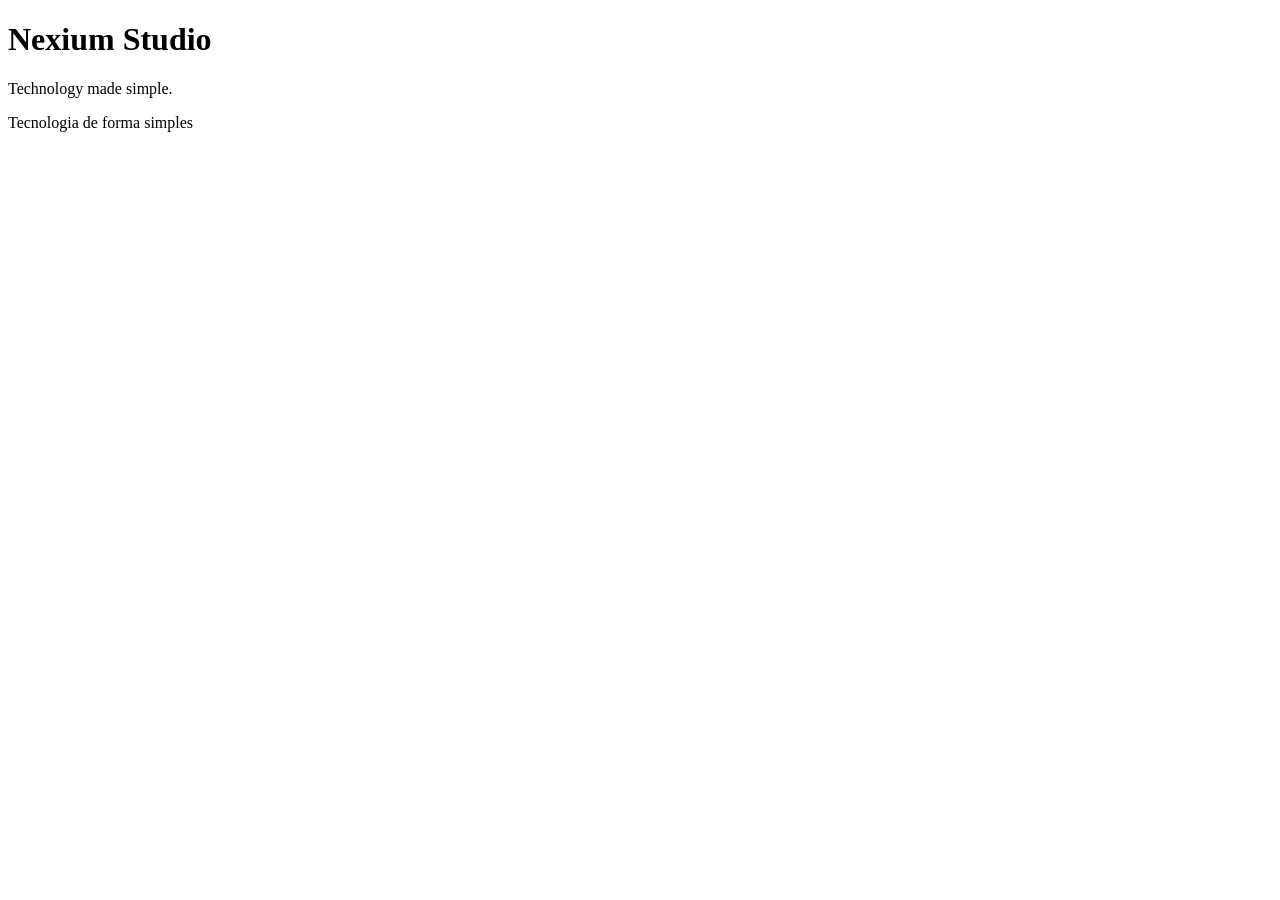
==== index.html @ a9cc0ece "Create index.html" ====
<!DOCTYPE html>
<html lang="en">
  <head>
    <meta charset"UTF-8">
    <title>Nexium Studio</title>
  </head>
  <body>
    <h1>Nexium Studio</h1>
    <p>Technology made simple.</p>
    <p>Tecnologia de forma simples</p>
  </body>
</html>
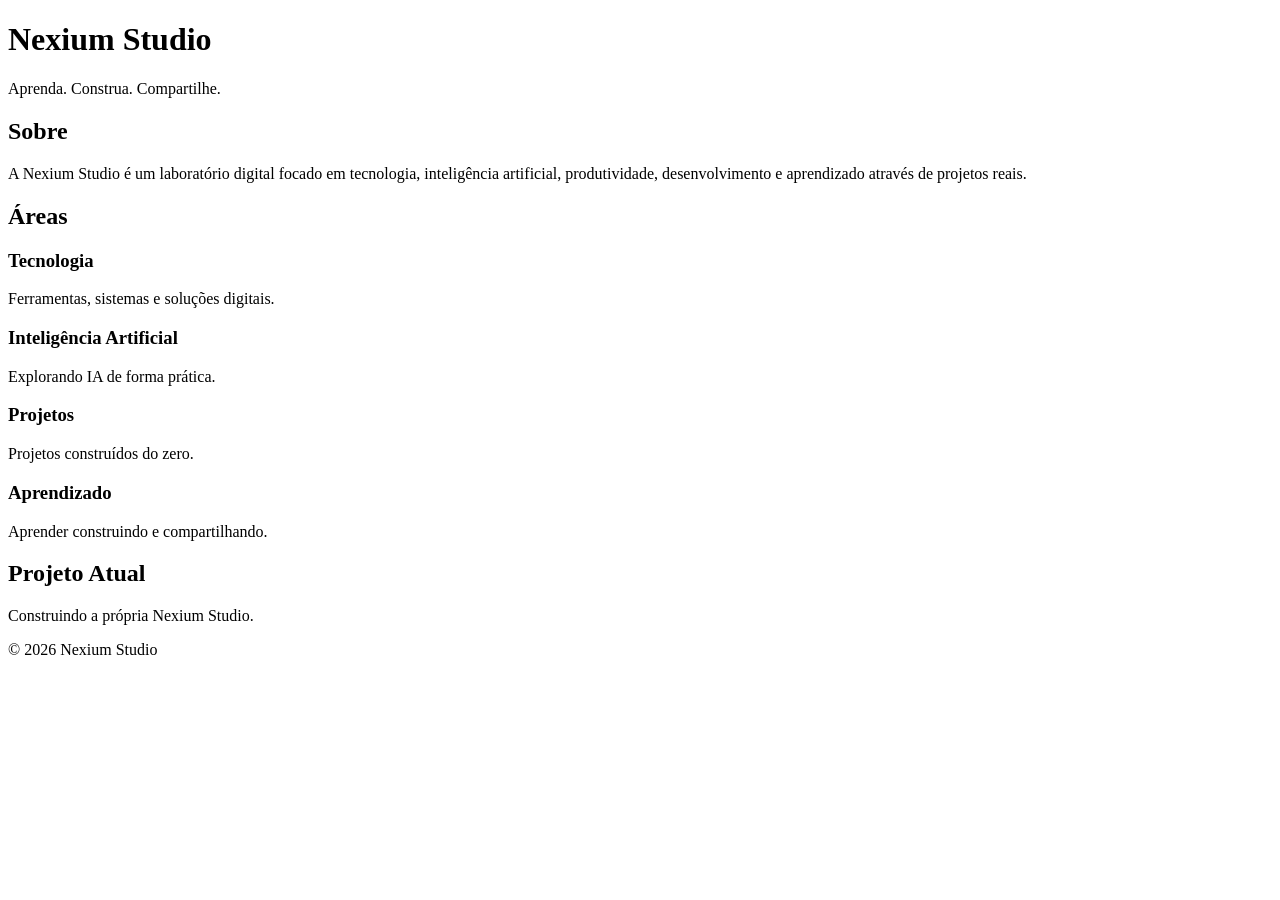
==== commit 34bc58ca: "Update index.html" ====
--- a/index.html
+++ b/index.html
@@ -1,12 +1,109 @@
 <!DOCTYPE html>
-<html lang="en">
-  <head>
-    <meta charset"UTF-8">
+<html lang="pt-BR">
+
+<head>
+    <meta charset="UTF-8">
+    <meta name="viewport" content="width=device-width, initial-scale=1.0">
+
     <title>Nexium Studio</title>
-  </head>
-  <body>
-    <h1>Nexium Studio</h1>
-    <p>Technology made simple.</p>
-    <p>Tecnologia de forma simples</p>
-  </body>
+
+    <link rel="stylesheet" href="css/style.css">
+</head>
+
+<body>
+
+    <header>
+        <div class="container">
+
+            <h1>Nexium Studio</h1>
+
+            <p class="slogan">
+                Aprenda. Construa. Compartilhe.
+            </p>
+
+        </div>
+    </header>
+
+    <main>
+
+        <section id="sobre">
+
+            <div class="container">
+
+                <h2>Sobre</h2>
+
+                <p>
+                    A Nexium Studio é um laboratório digital focado em
+                    tecnologia, inteligência artificial, produtividade,
+                    desenvolvimento e aprendizado através de projetos reais.
+                </p>
+
+            </div>
+
+        </section>
+
+        <section id="areas">
+
+            <div class="container">
+
+                <h2>Áreas</h2>
+
+                <div class="cards">
+
+                    <div class="card">
+                        <h3>Tecnologia</h3>
+                        <p>Ferramentas, sistemas e soluções digitais.</p>
+                    </div>
+
+                    <div class="card">
+                        <h3>Inteligência Artificial</h3>
+                        <p>Explorando IA de forma prática.</p>
+                    </div>
+
+                    <div class="card">
+                        <h3>Projetos</h3>
+                        <p>Projetos construídos do zero.</p>
+                    </div>
+
+                    <div class="card">
+                        <h3>Aprendizado</h3>
+                        <p>Aprender construindo e compartilhando.</p>
+                    </div>
+
+                </div>
+
+            </div>
+
+        </section>
+
+        <section id="projeto-atual">
+
+            <div class="container">
+
+                <h2>Projeto Atual</h2>
+
+                <p>
+                    Construindo a própria Nexium Studio.
+                </p>
+
+            </div>
+
+        </section>
+
+    </main>
+
+    <footer>
+
+        <div class="container">
+
+            <p>© 2026 Nexium Studio</p>
+
+        </div>
+
+    </footer>
+
+    <script src="js/script.js"></script>
+
+</body>
+
 </html>
--- a/css/style.css
+++ b/css/style.css
@@ -0,0 +1 @@
+/* Estilo da Nexium Studio*/
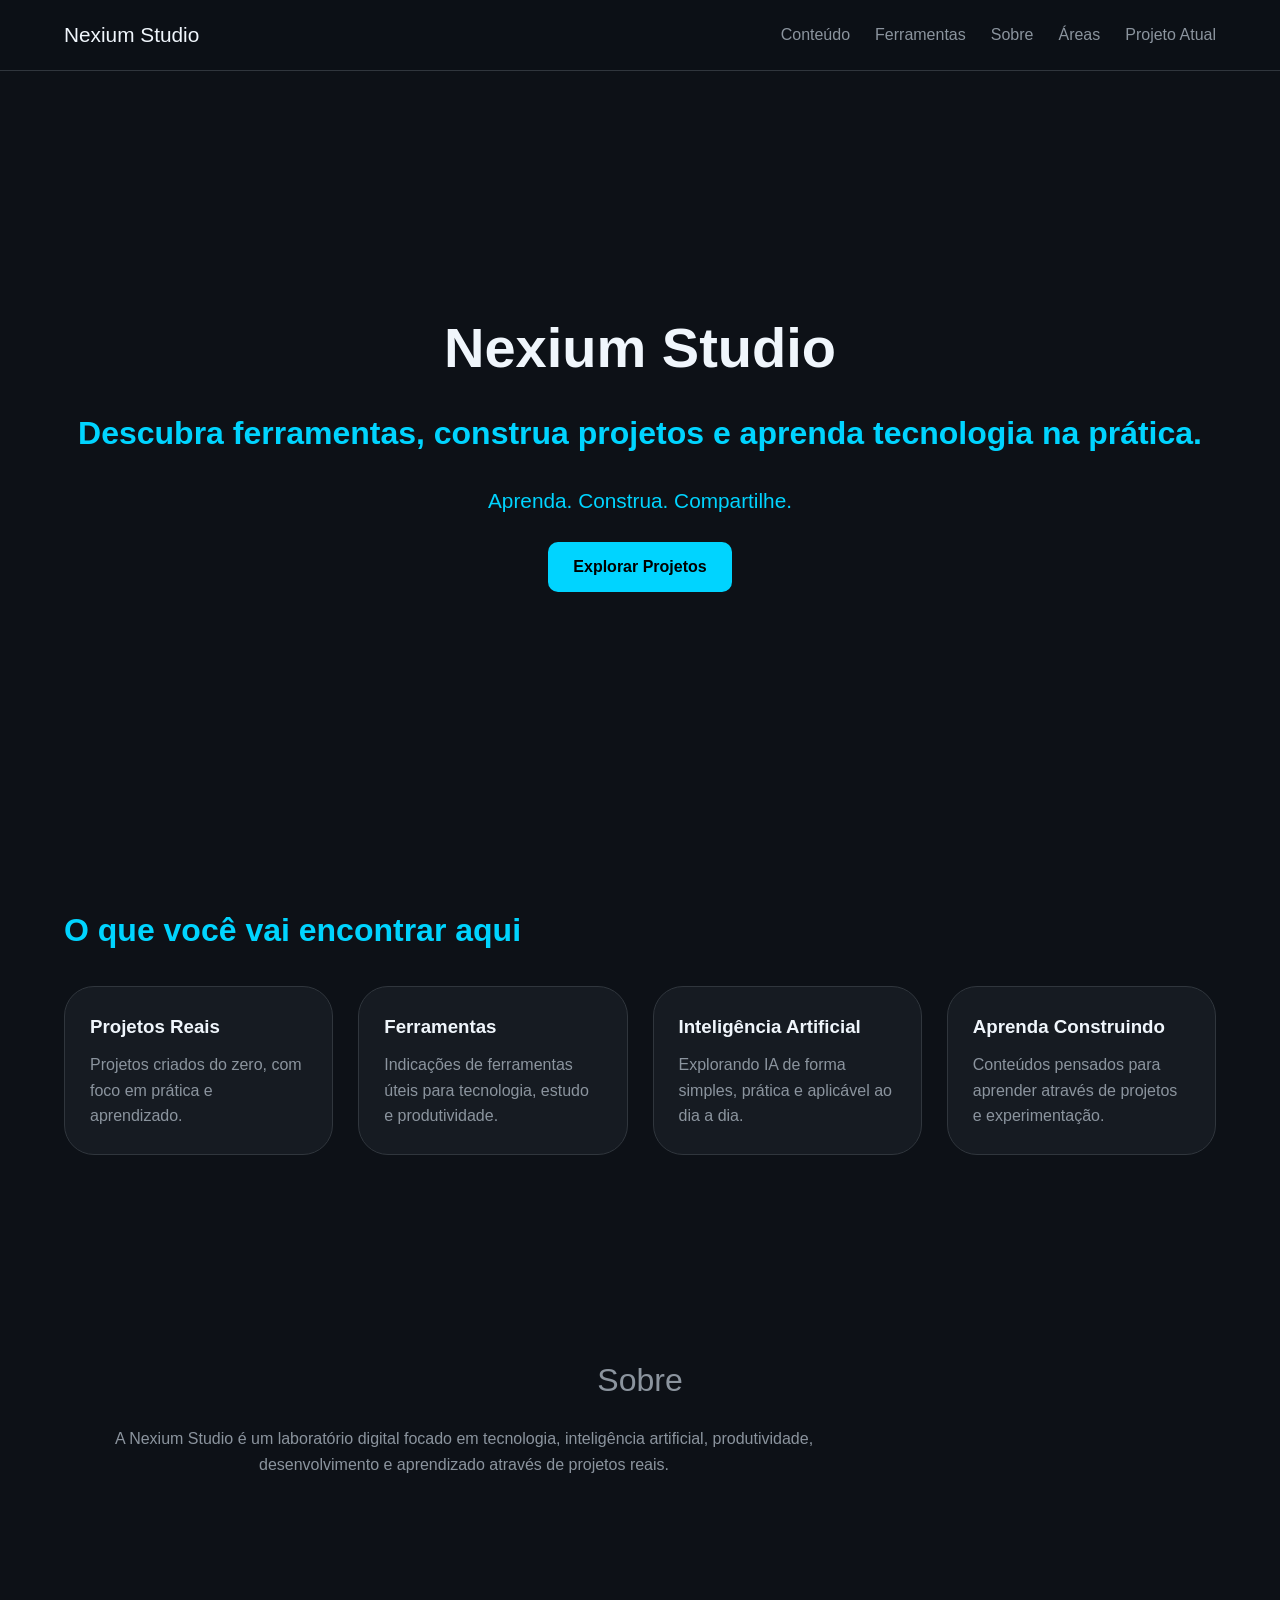
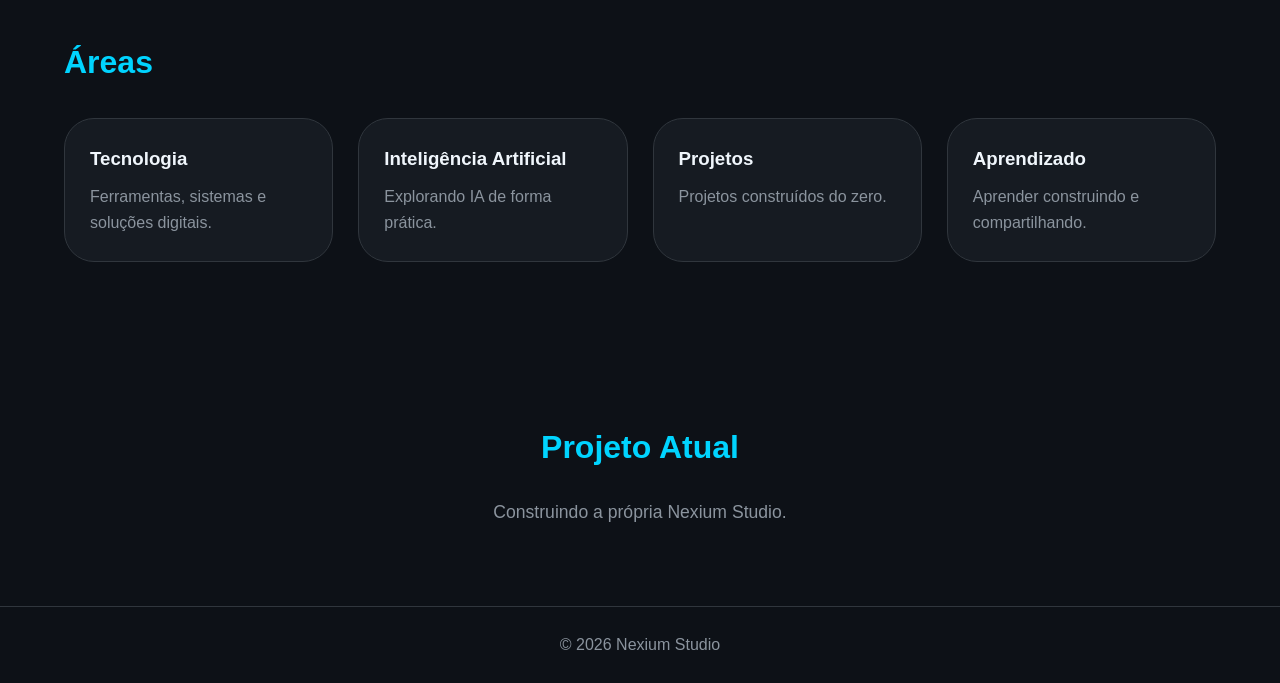
==== commit a042f7e6: "Update index.html" ====
--- a/index.html
+++ b/index.html
@@ -12,23 +12,77 @@
 
 <body>
 
+    <nav class="navbar">
+    <div class="container nav-content">
+
+        <div class="logo">Nexium Studio</div>
+
+        <ul class="nav-links">
+            <li><a href="#encontrar">Conteúdo</a></li>
+            <li><a href="ferramentas.html">Ferramentas</a></li>
+            <li><a href="#sobre">Sobre</a></li>
+            <li><a href="#areas">Áreas</a></li>
+            <li><a href="#projeto-atual">Projeto Atual</a></li>
+        </ul>
+
+    </div>
+    </nav>
+
     <header>
         <div class="container">
 
             <h1>Nexium Studio</h1>
 
+            <h2>Descubra ferramentas, construa projetos e aprenda tecnologia na prática.</h2>
+
             <p class="slogan">
                 Aprenda. Construa. Compartilhe.
             </p>
 
+            <a href="#projeto-atual" class="btn">
+            Explorar Projetos
+            </a>
         </div>
     </header>
 
     <main>
 
+        <section id="encontrar">
+    <div class="container">
+
+        <h2>O que você vai encontrar aqui</h2>
+
+        <div class="cards">
+
+            <div class="card">
+                <h3>Projetos Reais</h3>
+                <p>Projetos criados do zero, com foco em prática e aprendizado.</p>
+            </div>
+
+            <div class="card">
+                <h3>Ferramentas</h3>
+                <p>Indicações de ferramentas úteis para tecnologia, estudo e produtividade.</p>
+            </div>
+
+            <div class="card">
+                <h3>Inteligência Artificial</h3>
+                <p>Explorando IA de forma simples, prática e aplicável ao dia a dia.</p>
+            </div>
+
+            <div class="card">
+                <h3>Aprenda Construindo</h3>
+                <p>Conteúdos pensados para aprender através de projetos e experimentação.</p>
+            </div>
+
+        </div>
+
+    </div>
+</section>
+
+
         <section id="sobre">
 
-            <div class="container">
+            <div class="container hero">
 
                 <h2>Sobre</h2>
 
--- a/css/style.css
+++ b/css/style.css
@@ -1 +1,224 @@
-/* Estilo da Nexium Studio*/
+*{
+    margin:0;
+    padding:0;
+    box-sizing:border-box;
+}
+
+:root{
+    --bg:#0d1117;
+    --card:#161b22;
+    --border:#30363d;
+    --text:#f0f6fc;
+    --secondary:#8b949e;
+    --accent:#00d4ff;
+}
+
+body{
+    background:var(--bg);
+    color:var(--text);
+    font-family:Segoe UI, sans-serif;
+    line-height:1.6;
+}
+
+.container{
+    width:90%;
+    max-width:1200px;
+    margin:auto;
+}
+
+header{
+    min-height:calc(100vh - 75px);
+    display:flex;
+    justify-content:center;
+    align-items:center;
+    text-align:center;
+    padding-top: 70px;
+}
+
+header h1{
+    font-size:3.5rem;
+    margin-bottom:15px;
+}
+
+.slogan{
+    font-size:1.3rem;
+    color:var(--accent);
+}
+
+section{
+    padding:80px 0;
+}
+
+h2{
+    margin-bottom:25px;
+    font-size:2rem;
+    color:var(--accent);
+}
+
+#sobre p{
+    max-width:800px;
+    color:var(--secondary);
+}
+
+.cards{
+    display:grid;
+    grid-template-columns:repeat(auto-fit,minmax(250px,1fr));
+    gap:25px;
+    margin-top:30px;
+}
+
+.card{
+    background:var(--card);
+    border:1px solid var(--border);
+    border-radius:30px;
+    padding:25px;
+    transition:0.3s;
+}
+
+.card:hover{
+    transform:translateY(-8px);
+    border-color:var(--accent);
+}
+
+.card h3{
+    margin-bottom:10px;
+}
+
+.card p{
+    color:var(--secondary);
+}
+
+#projeto-atual{
+    text-align:center;
+}
+
+#projeto-atual p{
+    color:var(--secondary);
+    font-size:1.1rem;
+}
+
+footer{
+    border-top:1px solid var(--border);
+    padding:25px;
+    text-align:center;
+    color:var(--secondary);
+}
+
+/* Responsivo */
+
+@media(max-width:768px){
+
+    header h1{
+        font-size:2.8rem;
+    }
+
+    .slogan{
+        font-size:1rem;
+    }
+
+    h2{
+        font-size:1.6rem;
+    }
+
+}
+
+.hidden{
+    opacity:0;
+    transform:translateY(30px);
+    transition:0.8s ease;
+}
+
+.show{
+    opacity:1;
+    transform:translateY(0);
+}
+
+.hero{
+    text-align:center;
+    margin-top: 40px;
+}
+
+.hero h2{
+    max-width:700px;
+    margin:20px auto;
+    color:var(--secondary);
+    font-weight:400;
+}
+
+.btn{
+    display:inline-block;
+    margin-top:25px;
+    padding:12px 25px;
+    border:none;
+    border-radius:10px;
+    background:var(--accent);
+    color:black;
+    font-weight:bold;
+    cursor:pointer;
+    transition:0.3s;
+    text-decoration:none;
+}
+
+.btn:hover{
+    transform:translateY(-3px);
+}
+
+.navbar{
+    position:fixed;
+    top:0;
+    width:100%;
+    background:rgba(13,17,23,0.85);
+    backdrop-filter:blur(10px);
+    border-bottom:1px solid var(--border);
+    z-index:1000;
+}
+
+.nav-content{
+    height:70px;
+    display:flex;
+    justify-content:space-between;
+    align-items:center;
+}
+
+.logo{
+    color:var(--text);
+    font-size:1.3rem;
+}
+
+.nav-links{
+    list-style:none;
+    display:flex;
+    gap:25px;
+}
+
+.nav-links a{
+    color:var(--secondary);
+    text-decoration:none;
+    transition:0.3s;
+}
+
+.nav-links a:hover{
+    color:var(--accent);
+}
+
+html{
+    scroll-behavior:smooth;
+}
+
+@media(max-width:768px){
+
+    .nav-content{
+        flex-direction:column;
+        height:auto;
+        padding:15px 0;
+        gap:10px;
+    }
+
+    .nav-links{
+        gap:15px;
+        font-size:0.9rem;
+        flex-wrap:wrap;
+        justify-content:center;
+    }
+
+}
